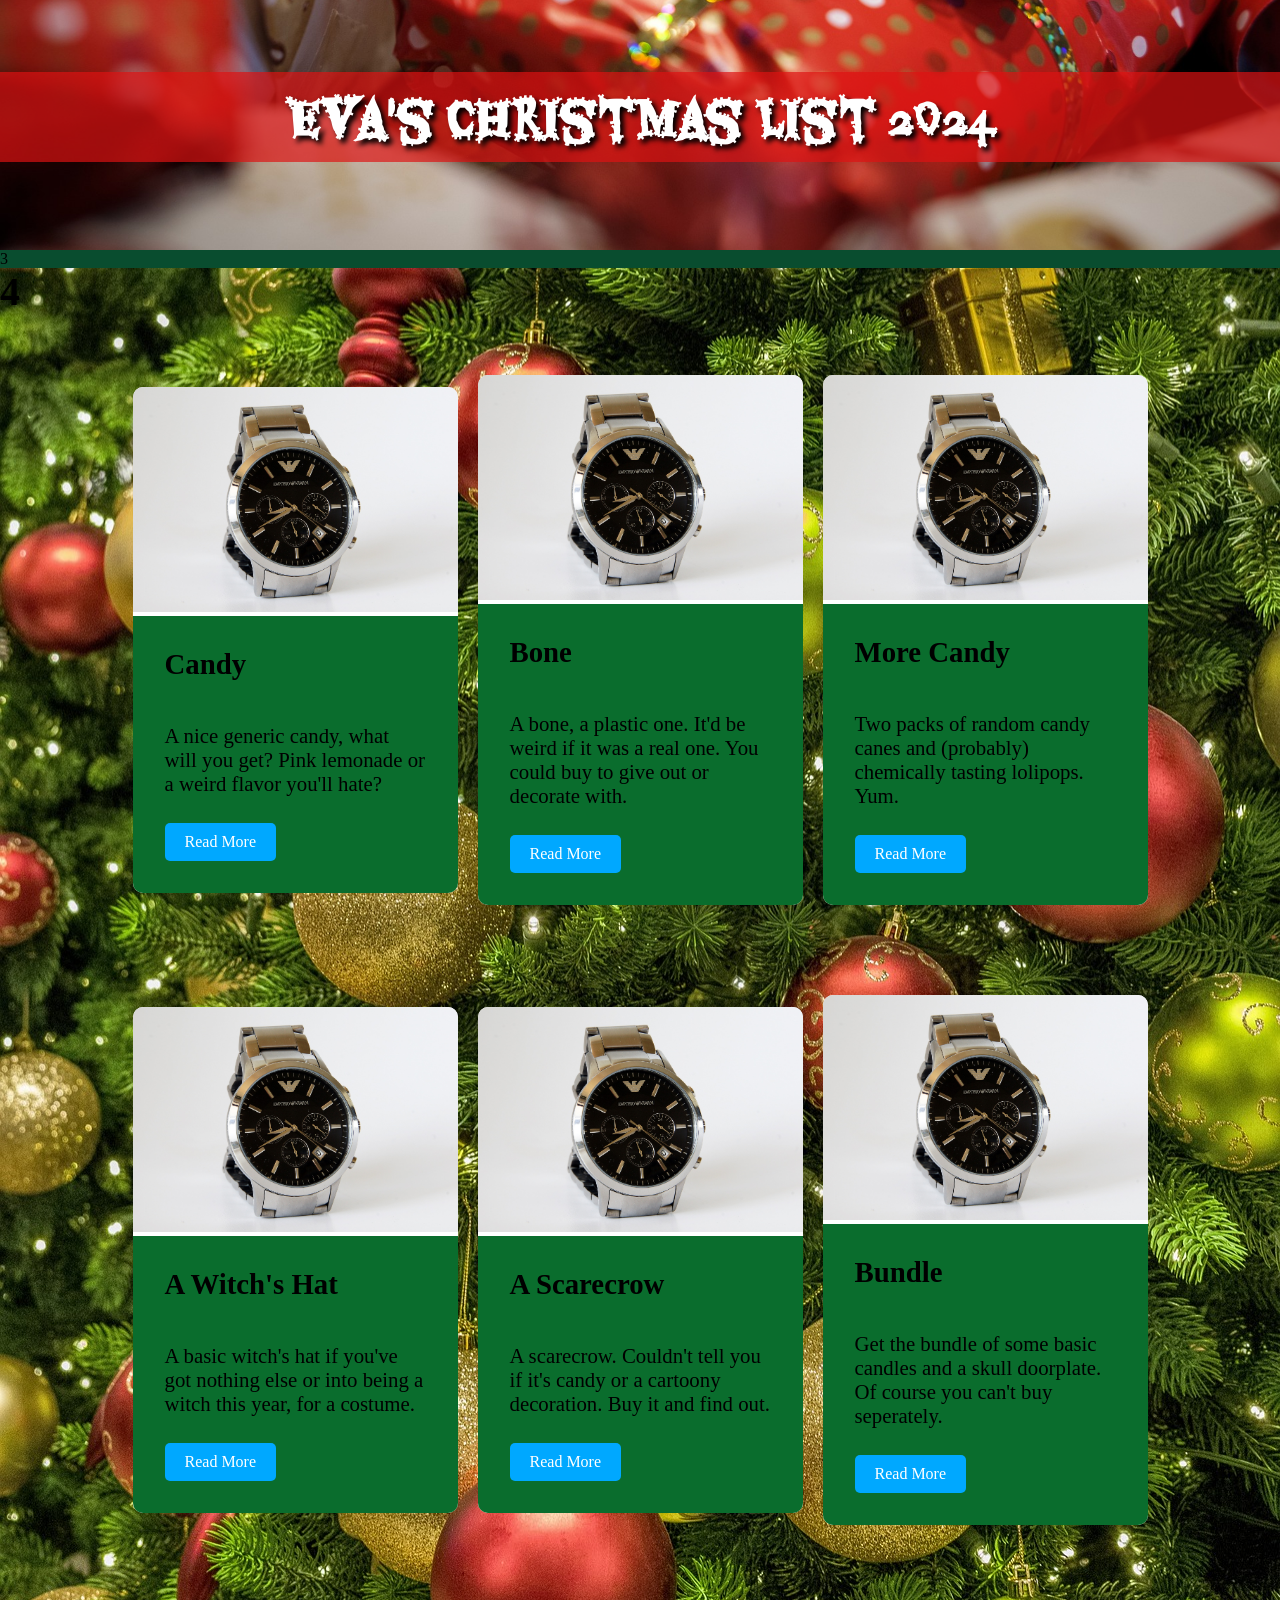
==== index.html @ dc31eb4a "Initial Christmas Project Upload 11/26/24" ====
<!DOCTYPE html>
<html lang="en">
<head>
    <meta charset="UTF-8">
    <meta name="viewport" content="width=device-width, initial-scale=1.0">
    <title>Eva's Christmas Project 2024</title>
    <link rel="stylesheet" href="styles.css">

</head>
<body>
    <div class ="container">
    
        <div class="one">
            <h1>Eva's Christmas List 2024</h1>
        </div>

       <!-- <div class="two">
            2
        </div>
    -->
        <div class="three">
            3
        </div>
    
        <div class="four">
            <h2>4</h2>
        
            <!-- This Section holds media cards -->
             <div class="cards">
                <!-- This is a Media Card -->
                <article class="card">
                    <img src="placeholder.jpg" alt="placeholder">
                    <div class="card-content">
                        <h2>Candy</h2>
                        <p>A nice generic candy, what will you get? Pink lemonade or a weird flavor you'll hate?</p>
                        <a href="" class="card-button">Read More</a>
                    </div>
                </article>

                <!--This is a Media Card -->
                <article class="card">
                <img src="placeholder.jpg" alt="placeholder">
                <div class="card-content">
                    <h2>Bone</h2>
                    <p>A bone, a plastic one. It'd be weird if it was a real one. You could buy to give out or decorate with.</p>
                    <a href="#" class="card-button">Read More</a>
                </div>
            </article>
            
            <!-- This is a Media Card -->
            <article class="card">
                <img src="placeholder.jpg" alt="placeholder">
                <div class="card-content">
                    <h2>More Candy</h2>
                    <p>Two packs of random candy canes and (probably) chemically tasting lolipops. Yum.</p>
                    <a href="#" class="card-button">Read More</a>
                </div>
            </article>

            <!-- This is a Media Card -->
            <article class="card">
                <img src="placeholder.jpg" alt="a witch's hat">
                <div class="card-content">
                    <h2>A Witch's Hat</h2>
                    <p>A basic witch's hat if you've got nothing else or into being a witch this year, for a costume.</p>
                    <a href="#" class="card-button">Read More</a>
                </div>
            </article>

            <!-- This is a Media Card -->
            <article class="card">
            <img src="placeholder.jpg" alt="scarecrow">
            <div class="card-content">
                <h2>A Scarecrow</h2>
                <p>A scarecrow. Couldn't tell you if it's candy or a cartoony decoration. Buy it and find out.</p>
                <a href="#" class="card-button">Read More</a>
            </div>
        </article>
        
        <!-- This is a Media Card -->
        <article class="card">
            <img src="placeholder.jpg" alt="skull & bones + candles">
            <div class="card-content">
                <h2>Bundle</h2>
                <p>Get the bundle of some basic candles and a skull doorplate. Of course you can't buy seperately.</p>
                <a href="#" class="card-button">Read More</a>
            </div>
        </article>
             </div>
             <!-- End o Media Card Section --> #
    
</body>
</html>
---- styles.css ----
@import url('https://fonts.googleapis.com/css2?family=Eater&family=Grenze+Gotisch:wght@100..900&family=Mountains+of+Christmas:wght@400;700&family=Rubik+Wet+Paint&display=swap');
/** 
font-family: "Rubik Wet Paint", serif;
font-family: "Eater", serif;
font-family: "Grenze Gotisch", serif;
font-family: "Mountains of Christmas", serif;
**/

* {
    box-sizing: border-box;
    margin:0;
    border:0;
    padding:0;
}

.container{
    display: grid;
}

.one {
    min-height:250px;
    background-image:url(gift-backgroun.jpg);
    background-repeat: no-repeat;
    background-size: cover;
    background-position-x: center;
    background-position-y: bottom;

}

.one h1 {
    font-family: "Eater", serif;
    font-size: 3em;
   text-shadow: 4px 4px 5px black;
    text-align:center;
    margin-top: 1.5em;
    background-color: rgba(223, 19, 19, 0.684);
    color:white;

}

/*.two {
    min-height: 90px;
}


.two img{
    height:300px;
    width:400px;
    padding-left:20%;
}
*/
.three {
    background-color:rgb(9, 77, 47);
    min-height: 300x;
}

.three p{
    font-size:2em;
    padding-right:30%;
}
/*
.three img{
    height:100%; 
}
*/

.four {
    min-height:250px;
    background-image:url(tree2-bg.jpg);
    background-repeat: no-repeat;
    background-size: cover;
    background-position-x: center;
    background-position-y: bottom;
}

.four h2{
    color:black;
    font-size:2.5em;
}

.five {
    background-color: #f903;
    min-height: 150px;
}

.six{
    background-color: #807;
    min-height: 150px;
}

.seven{
    background-color: #f40;
    min-height:150px;
}

img{
    height:75%;
    width:50%;
}

/* Add Card CSS Here */

.cards {
    display:flex;
    justify-content:center;
    align-items:center;
    margin-top:50px;
    flex-wrap: wrap;
}

.card {
    width:325px;
    background-color:white;
    color:black;
    border-radius: 10px;
    box-shadow: 0 4px 6px rgba(0,0,0,0,3);
    overflow: hidden; 
    margin:10px;
    transition: 2s ease;
    margin-bottom: 5em;
}

.card:hover {
    background-color:green;
    color:white;
}

.card-content{
    background-color:#0a6d2d;
}

.card img {
    width: 100%;
    height: 225px;
    object-fit:cover;
}

.card-content {
    padding:2em;
}

.card-content h2{
    font-size: 1.8em;
    margin-bottom: 1.5em;
    color:black;
    animation-name:halloween;
    animation-duration:20s;
    animation-iteration-count: infinite;
}

.card-content p{
    font-size: 1.3em;
    margin-bottom: 1.3em;
}

.card-button{
    display: inline-block;
    background-color: #00a8ff;
    color: #fff;
    border:none;
    padding: 10px 20px;
    border-radius:5px;
    text-decoration:none;
    transition: 0.3s ease;
}

.card-button:hover {
    background-color: #0096e6;
}

@keyframes halloween {
    0%   {color: red;}
    15% {color:orange;}
    25%  {color: yellow;}
    50%  {color: green;}
    75% {color:blue}
    90% {color: purple;}
      100%{color:darkmagenta;}
}
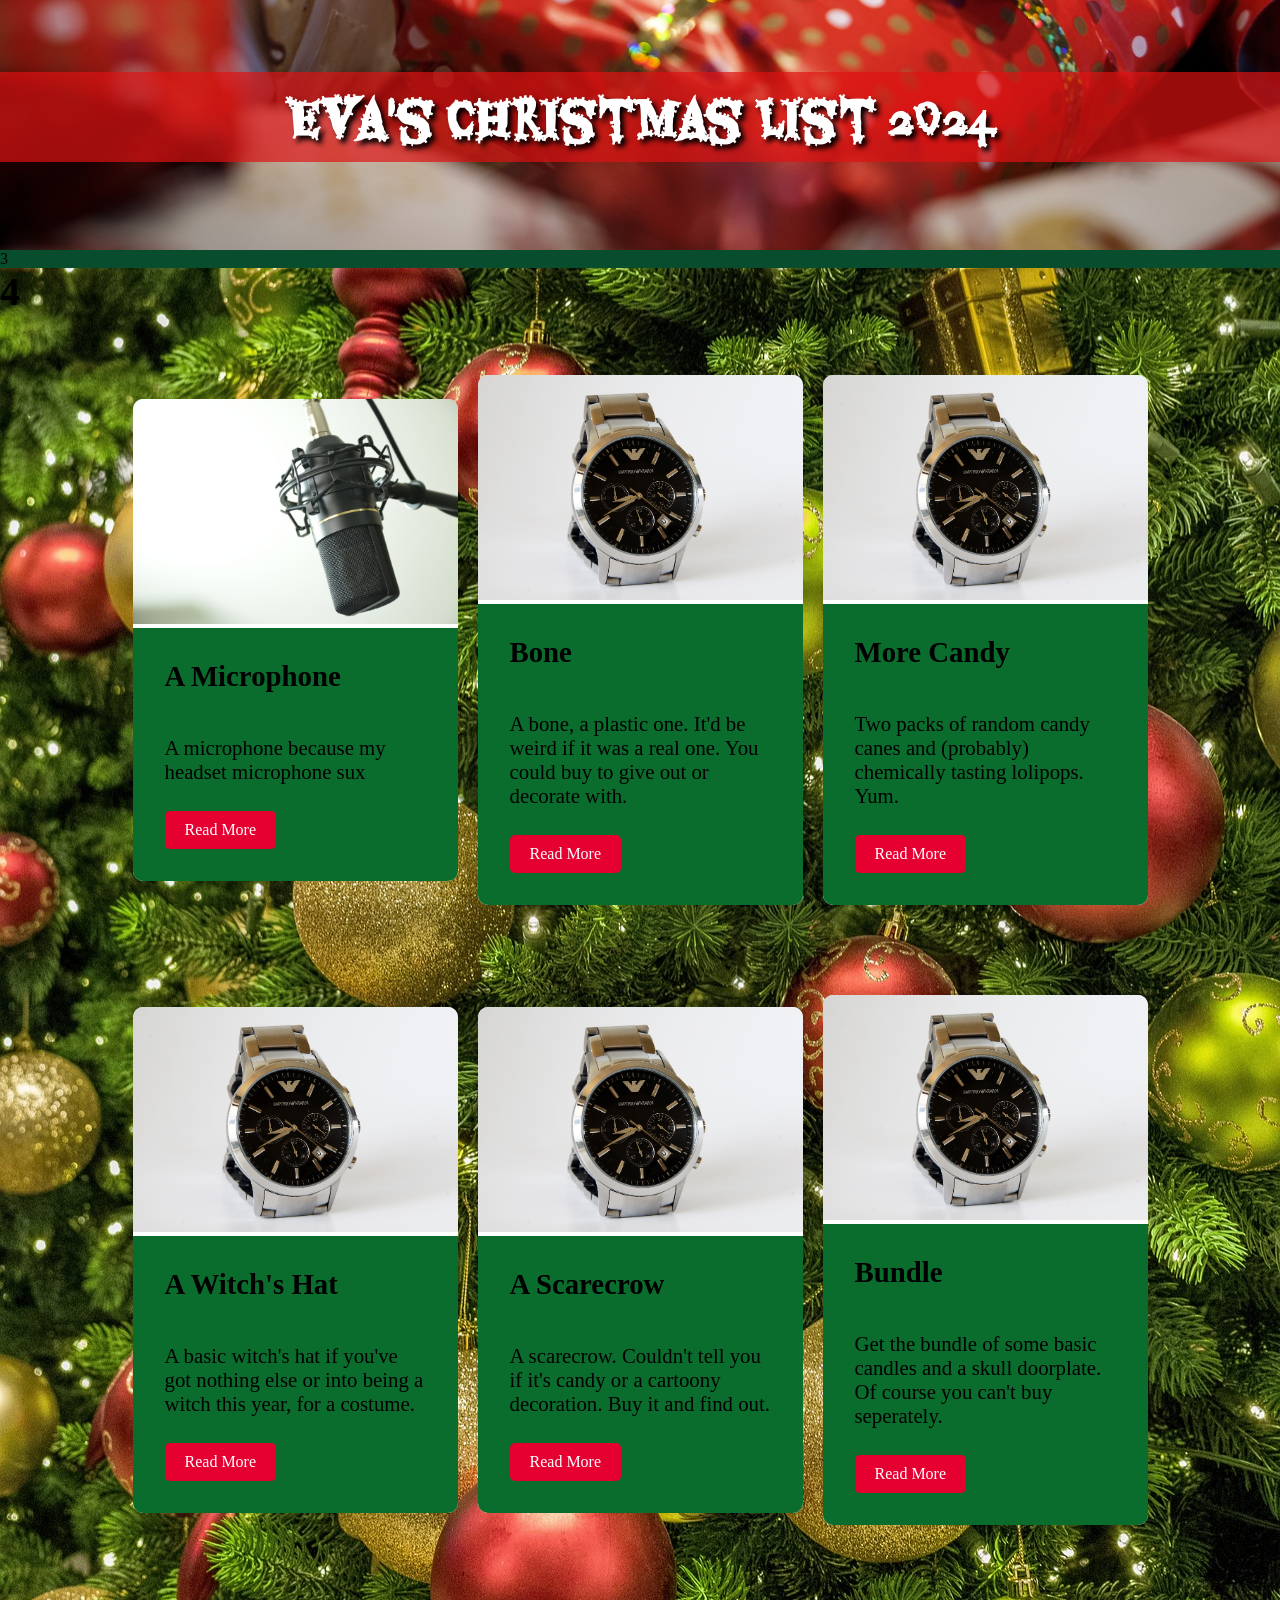
==== commit 66b8a8db: "update 11/26/24 pt 2" ====
--- a/index.html
+++ b/index.html
@@ -29,10 +29,10 @@
              <div class="cards">
                 <!-- This is a Media Card -->
                 <article class="card">
-                    <img src="placeholder.jpg" alt="placeholder">
+                    <img src="microphone.jpg" alt="placeholder">
                     <div class="card-content">
-                        <h2>Candy</h2>
-                        <p>A nice generic candy, what will you get? Pink lemonade or a weird flavor you'll hate?</p>
+                        <h2>A Microphone</h2>
+                        <p>A microphone because my headset microphone sux</p>
                         <a href="" class="card-button">Read More</a>
                     </div>
                 </article>
--- a/styles.css
+++ b/styles.css
@@ -121,7 +121,7 @@
 }
 
 .card:hover {
-    background-color:green;
+    
     color:white;
 }
 
@@ -155,7 +155,7 @@
 
 .card-button{
     display: inline-block;
-    background-color: #00a8ff;
+    background-color: #e60032;
     color: #fff;
     border:none;
     padding: 10px 20px;
@@ -165,7 +165,9 @@
 }
 
 .card-button:hover {
-    background-color: #0096e6;
+    animation-name:halloweenbg;
+    animation-duration:20s;
+    animation-iteration-count: infinite;
 }
 
 @keyframes halloween {
@@ -175,5 +177,15 @@
     50%  {color: green;}
     75% {color:blue}
     90% {color: purple;}
-      100%{color:darkmagenta;}
+    100%{color:darkmagenta;}
 }
+
+@keyframes halloweenbg {
+    0%   {background-color: red;}
+    15% {background-color:orange;}
+    25%  {background-color: yellow;}
+    50%  {background-color: green;}
+    75% {background-color:blue}
+    90% {background-color: purple;}
+    100%{background-color:darkmagenta;}
+}
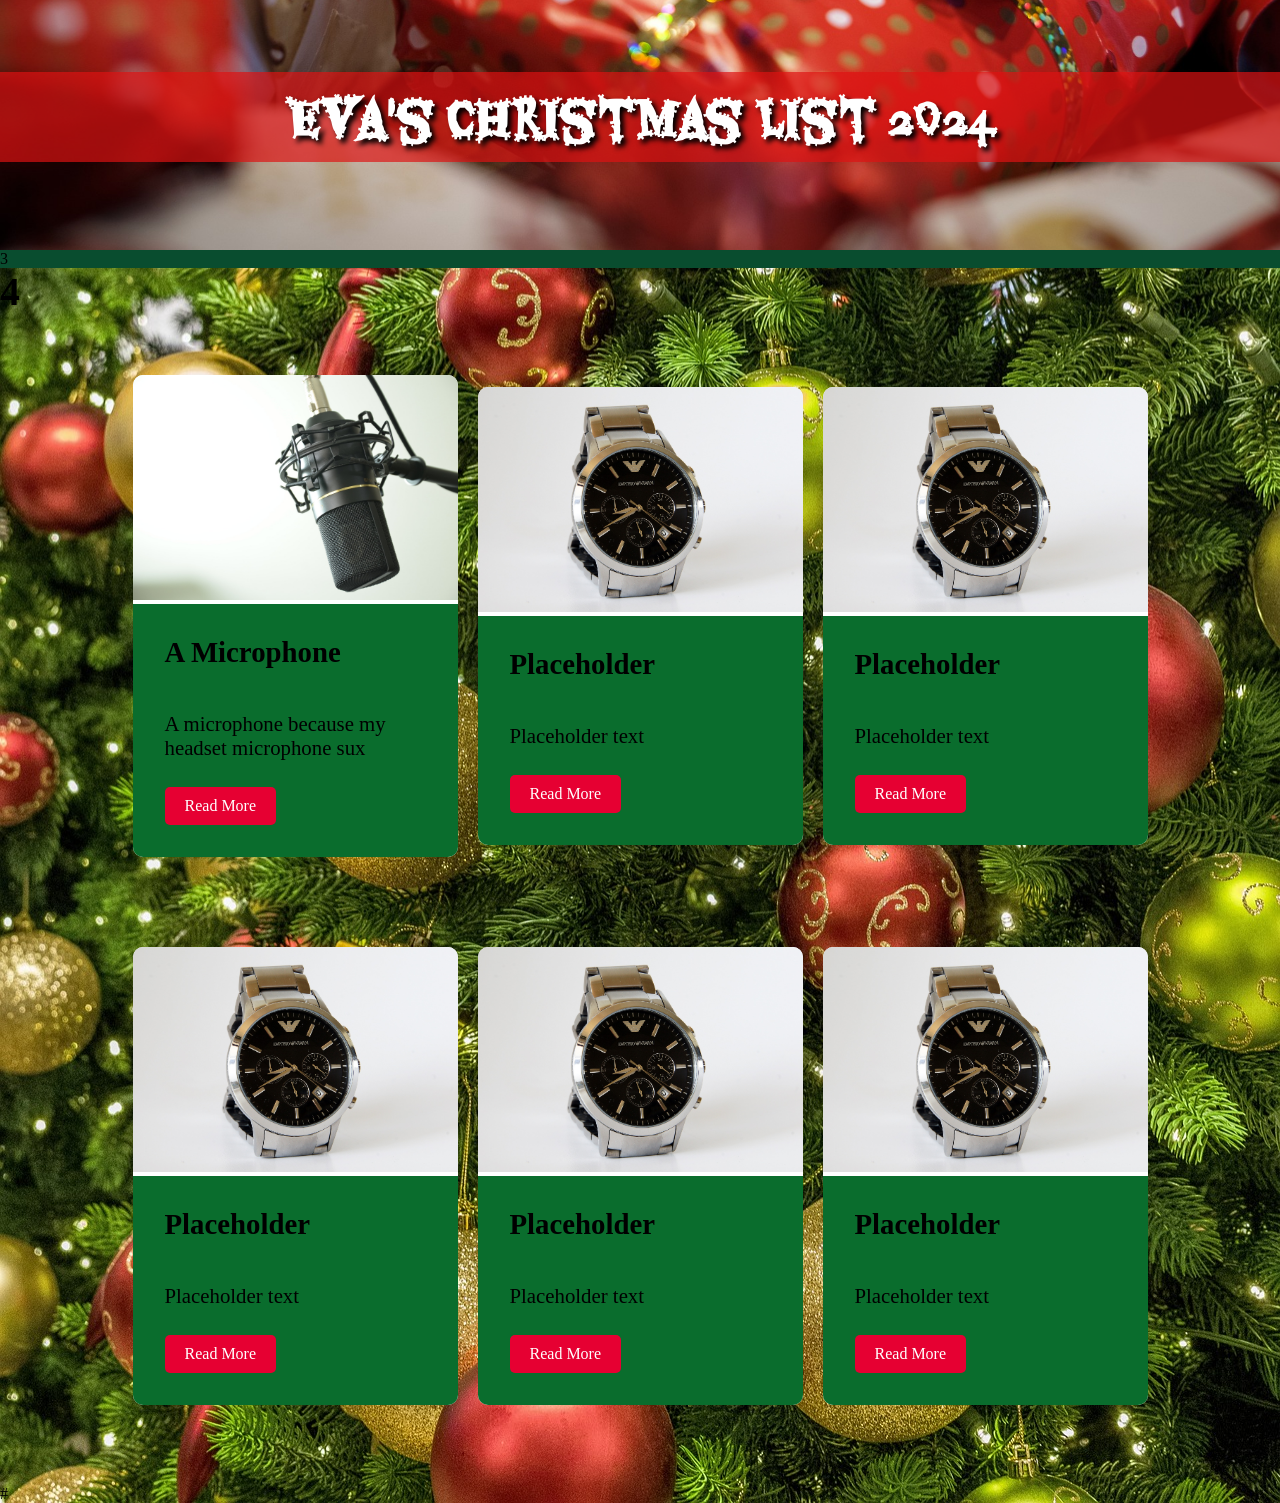
==== commit cde68abb: "update placeholders" ====
--- a/index.html
+++ b/index.html
@@ -41,8 +41,8 @@
                 <article class="card">
                 <img src="placeholder.jpg" alt="placeholder">
                 <div class="card-content">
-                    <h2>Bone</h2>
-                    <p>A bone, a plastic one. It'd be weird if it was a real one. You could buy to give out or decorate with.</p>
+                    <h2>Placeholder</h2>
+                    <p>Placeholder text</p>
                     <a href="#" class="card-button">Read More</a>
                 </div>
             </article>
@@ -51,8 +51,8 @@
             <article class="card">
                 <img src="placeholder.jpg" alt="placeholder">
                 <div class="card-content">
-                    <h2>More Candy</h2>
-                    <p>Two packs of random candy canes and (probably) chemically tasting lolipops. Yum.</p>
+                    <h2>Placeholder</h2>
+                    <p>Placeholder text</p>
                     <a href="#" class="card-button">Read More</a>
                 </div>
             </article>
@@ -61,8 +61,8 @@
             <article class="card">
                 <img src="placeholder.jpg" alt="a witch's hat">
                 <div class="card-content">
-                    <h2>A Witch's Hat</h2>
-                    <p>A basic witch's hat if you've got nothing else or into being a witch this year, for a costume.</p>
+                    <h2>Placeholder</h2>
+                    <p>Placeholder text</p>
                     <a href="#" class="card-button">Read More</a>
                 </div>
             </article>
@@ -71,8 +71,8 @@
             <article class="card">
             <img src="placeholder.jpg" alt="scarecrow">
             <div class="card-content">
-                <h2>A Scarecrow</h2>
-                <p>A scarecrow. Couldn't tell you if it's candy or a cartoony decoration. Buy it and find out.</p>
+                <h2>Placeholder</h2>
+                <p>Placeholder text</p>
                 <a href="#" class="card-button">Read More</a>
             </div>
         </article>
@@ -81,8 +81,8 @@
         <article class="card">
             <img src="placeholder.jpg" alt="skull & bones + candles">
             <div class="card-content">
-                <h2>Bundle</h2>
-                <p>Get the bundle of some basic candles and a skull doorplate. Of course you can't buy seperately.</p>
+                <h2>Placeholder</h2>
+                <p>Placeholder text</p>
                 <a href="#" class="card-button">Read More</a>
             </div>
         </article>
--- a/styles.css
+++ b/styles.css
@@ -137,6 +137,8 @@
 
 .card-content {
     padding:2em;
+    font-family: "Mountains of Christmas", serif;
+
 }
 
 .card-content h2{
@@ -146,11 +148,15 @@
     animation-name:halloween;
     animation-duration:20s;
     animation-iteration-count: infinite;
+    font-family: "Mountains of Christmas", serif;
+
 }
 
 .card-content p{
     font-size: 1.3em;
     margin-bottom: 1.3em;
+    font-family: "Mountains of Christmas", serif;
+
 }
 
 .card-button{
@@ -162,6 +168,8 @@
     border-radius:5px;
     text-decoration:none;
     transition: 0.3s ease;
+    font-family: "Mountains of Christmas", serif;
+
 }
 
 .card-button:hover {
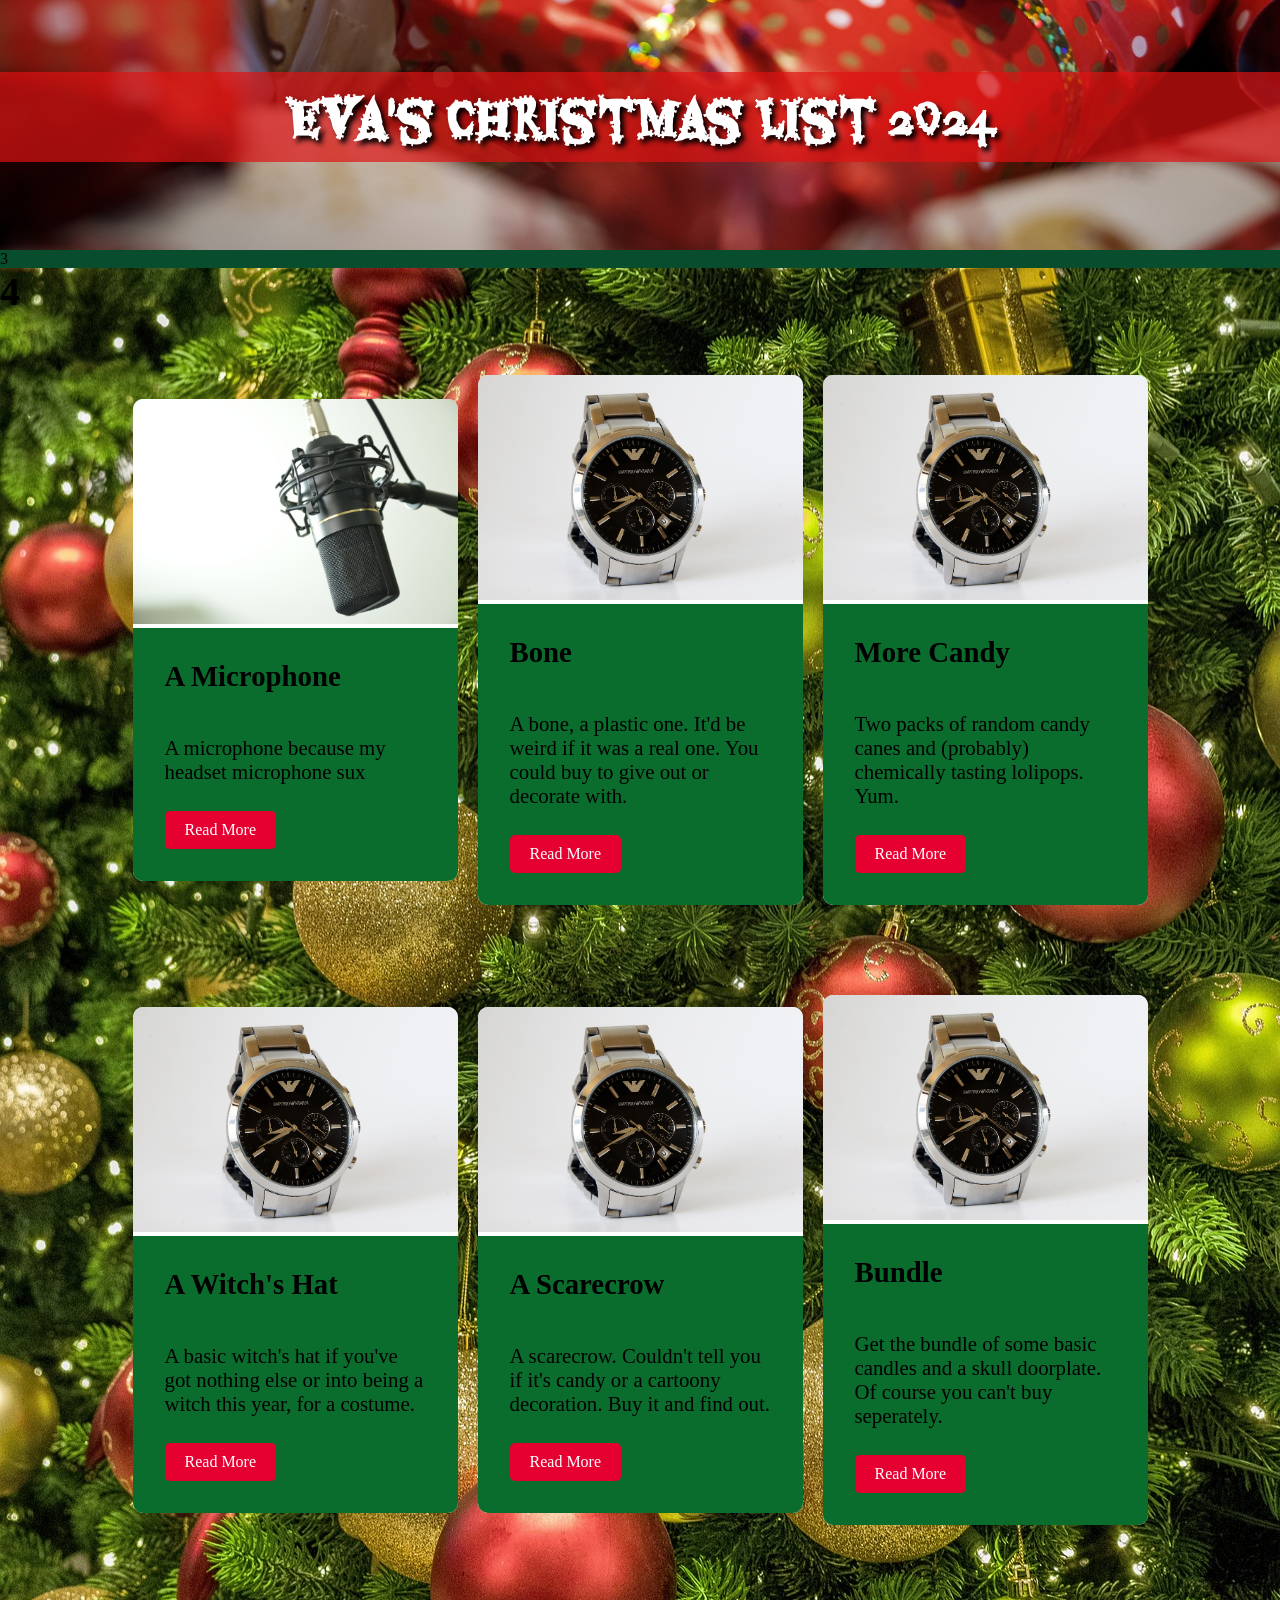
==== commit 01a82d60: "Add files via upload" ====
--- a/index.html
+++ b/index.html
@@ -41,8 +41,8 @@
                 <article class="card">
                 <img src="placeholder.jpg" alt="placeholder">
                 <div class="card-content">
-                    <h2>Placeholder</h2>
-                    <p>Placeholder text</p>
+                    <h2>Bone</h2>
+                    <p>A bone, a plastic one. It'd be weird if it was a real one. You could buy to give out or decorate with.</p>
                     <a href="#" class="card-button">Read More</a>
                 </div>
             </article>
@@ -51,8 +51,8 @@
             <article class="card">
                 <img src="placeholder.jpg" alt="placeholder">
                 <div class="card-content">
-                    <h2>Placeholder</h2>
-                    <p>Placeholder text</p>
+                    <h2>More Candy</h2>
+                    <p>Two packs of random candy canes and (probably) chemically tasting lolipops. Yum.</p>
                     <a href="#" class="card-button">Read More</a>
                 </div>
             </article>
@@ -61,8 +61,8 @@
             <article class="card">
                 <img src="placeholder.jpg" alt="a witch's hat">
                 <div class="card-content">
-                    <h2>Placeholder</h2>
-                    <p>Placeholder text</p>
+                    <h2>A Witch's Hat</h2>
+                    <p>A basic witch's hat if you've got nothing else or into being a witch this year, for a costume.</p>
                     <a href="#" class="card-button">Read More</a>
                 </div>
             </article>
@@ -71,8 +71,8 @@
             <article class="card">
             <img src="placeholder.jpg" alt="scarecrow">
             <div class="card-content">
-                <h2>Placeholder</h2>
-                <p>Placeholder text</p>
+                <h2>A Scarecrow</h2>
+                <p>A scarecrow. Couldn't tell you if it's candy or a cartoony decoration. Buy it and find out.</p>
                 <a href="#" class="card-button">Read More</a>
             </div>
         </article>
@@ -81,8 +81,8 @@
         <article class="card">
             <img src="placeholder.jpg" alt="skull & bones + candles">
             <div class="card-content">
-                <h2>Placeholder</h2>
-                <p>Placeholder text</p>
+                <h2>Bundle</h2>
+                <p>Get the bundle of some basic candles and a skull doorplate. Of course you can't buy seperately.</p>
                 <a href="#" class="card-button">Read More</a>
             </div>
         </article>
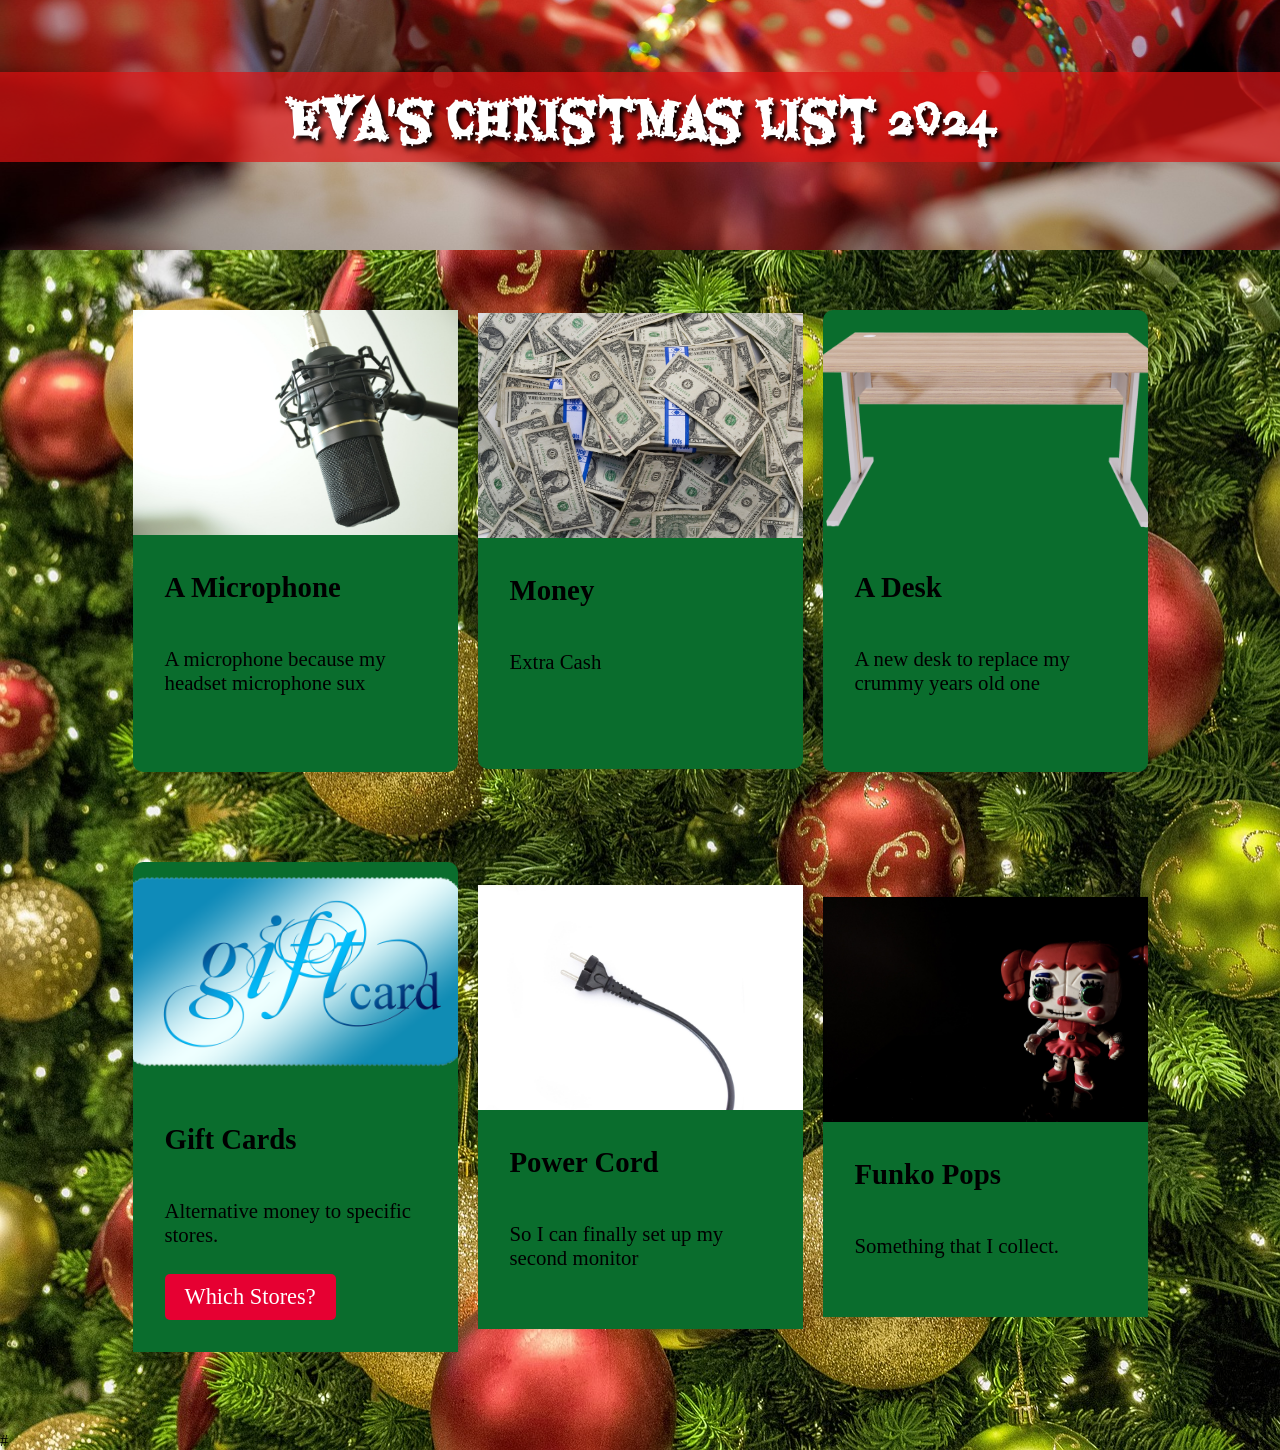
==== commit 5d4fc651: "Upload from DreamWeaver" ====
--- a/index.html
+++ b/index.html
@@ -5,6 +5,7 @@
     <meta name="viewport" content="width=device-width, initial-scale=1.0">
     <title>Eva's Christmas Project 2024</title>
     <link rel="stylesheet" href="styles.css">
+	<script src="dropdown.js"></script>
 
 </head>
 <body>
@@ -19,75 +20,83 @@
         </div>
     -->
         <div class="three">
-            3
+           <!-- 3 -->
         </div>
     
         <div class="four">
-            <h2>4</h2>
+            <!--<h2>4</h2> -->
         
             <!-- This Section holds media cards -->
              <div class="cards">
                 <!-- This is a Media Card -->
                 <article class="card">
-                    <img src="microphone.jpg" alt="placeholder">
+                    <img src="microphone.jpg" alt="A Microphone for PC">
                     <div class="card-content">
                         <h2>A Microphone</h2>
                         <p>A microphone because my headset microphone sux</p>
-                        <a href="" class="card-button">Read More</a>
-                    </div>
+                        <!-- <a href="" class="card-button">Read More</a> -->
+                    </div><br>
                 </article>
 
                 <!--This is a Media Card -->
                 <article class="card">
-                <img src="placeholder.jpg" alt="placeholder">
+                <img src="money.jpg" alt="Money!">
                 <div class="card-content">
-                    <h2>Bone</h2>
-                    <p>A bone, a plastic one. It'd be weird if it was a real one. You could buy to give out or decorate with.</p>
-                    <a href="#" class="card-button">Read More</a>
-                </div>
+                    <h2>Money</h2>
+                    <p>Extra Cash</p><br>
+                    <!--<a href="#" class="card-button">Read More</a>-->
+                </div><br>
             </article>
             
             <!-- This is a Media Card -->
             <article class="card">
-                <img src="placeholder.jpg" alt="placeholder">
+                <img src="deskGift.jpg" alt="A New Deskr">
                 <div class="card-content">
-                    <h2>More Candy</h2>
-                    <p>Two packs of random candy canes and (probably) chemically tasting lolipops. Yum.</p>
-                    <a href="#" class="card-button">Read More</a>
-                </div>
+                    <h2>A Desk</h2>
+                    <p>A new desk to replace my crummy years old one</p>
+                    <!--<a href="#" class="card-button">Read More</a> -->
+                </div><br>
             </article>
 
             <!-- This is a Media Card -->
             <article class="card">
-                <img src="placeholder.jpg" alt="a witch's hat">
+                <img src="giftCard.png" alt="gift cards">
                 <div class="card-content">
-                    <h2>A Witch's Hat</h2>
-                    <p>A basic witch's hat if you've got nothing else or into being a witch this year, for a costume.</p>
-                    <a href="#" class="card-button">Read More</a>
+                    <h2>Gift Cards</h2>
+                    <p>Alternative money to specific stores.</p>
+                    <div class="dropdown">
+						<button onclick="myFunction()" class="dropbtn">Which Stores?</button>
+						<div id ="myDropdown" class ="dropdown-content">
+							<a href="#">GameStop</a>
+							<a href="#">Amazon</a>
+							<a href="#">Walmart</a>
+					</div>
                 </div>
+				</div>
+
             </article>
 
             <!-- This is a Media Card -->
             <article class="card">
-            <img src="placeholder.jpg" alt="scarecrow">
+            <img src="powercord.jpg" alt="power cord for computer">
             <div class="card-content">
-                <h2>A Scarecrow</h2>
-                <p>A scarecrow. Couldn't tell you if it's candy or a cartoony decoration. Buy it and find out.</p>
-                <a href="#" class="card-button">Read More</a>
+                <h2>Power Cord</h2>
+                <p>So I can finally set up my second monitor</p>
+                <!--<a href="#" class="card-button">Read More</a>-->
             </div>
         </article>
         
         <!-- This is a Media Card -->
         <article class="card">
-            <img src="placeholder.jpg" alt="skull & bones + candles">
+            <img src="funkopop1.jpg" alt="Funko Pops">
             <div class="card-content">
-                <h2>Bundle</h2>
-                <p>Get the bundle of some basic candles and a skull doorplate. Of course you can't buy seperately.</p>
-                <a href="#" class="card-button">Read More</a>
+                <h2>Funko Pops</h2>
+                <p>Something that I collect.</p>
+               <!--Put in drop down button with funko pops <a href="#" class="card-button">Which Ones?</a> -->
             </div>
         </article>
              </div>
-             <!-- End o Media Card Section --> #
+             <!-- End of Media Card Section --> #
     
 </body>
 </html>
--- a/styles.css
+++ b/styles.css
@@ -110,11 +110,11 @@
 
 .card {
     width:325px;
-    background-color:white;
+    background-color:#0a6d2d;
     color:black;
     border-radius: 10px;
     box-shadow: 0 4px 6px rgba(0,0,0,0,3);
-    overflow: hidden; 
+    overflow:visible; 
     margin:10px;
     transition: 2s ease;
     margin-bottom: 5em;
@@ -127,6 +127,7 @@
 
 .card-content{
     background-color:#0a6d2d;
+	font-family: "Mountains of Christmas", serif;
 }
 
 .card img {
@@ -137,7 +138,7 @@
 
 .card-content {
     padding:2em;
-    font-family: "Mountains of Christmas", serif;
+	font-family: "Mountains of Christmas", serif;
 
 }
 
@@ -148,18 +149,20 @@
     animation-name:halloween;
     animation-duration:20s;
     animation-iteration-count: infinite;
-    font-family: "Mountains of Christmas", serif;
+	font-family: "Mountains of Christmas", serif;
 
 }
 
 .card-content p{
     font-size: 1.3em;
     margin-bottom: 1.3em;
-    font-family: "Mountains of Christmas", serif;
-
-}
-
-.card-button{
+	font-family: "Mountains of Christmas", serif;
+
+}
+
+/* Dropdown CSS for gift card section */
+
+.dropbtn{
     display: inline-block;
     background-color: #e60032;
     color: #fff;
@@ -167,16 +170,58 @@
     padding: 10px 20px;
     border-radius:5px;
     text-decoration:none;
-    transition: 0.3s ease;
-    font-family: "Mountains of Christmas", serif;
-
-}
-
-.card-button:hover {
-    animation-name:halloweenbg;
+	cursor:pointer;
+	font-family: "Mountains of Christmas", serif;
+	font-size:1.4em;
+
+	
+}
+
+.dropbtn:hover, .dropbtn:focus {
+	background-color: rgba(160,20,22,1.00)
+	
+    /*animation-name:halloweenbg;
     animation-duration:20s;
-    animation-iteration-count: infinite;
-}
+    animation-iteration-count: infinite;*/
+}
+
+.dropdown {
+	position:relative;
+	display:inline-block;
+}
+
+.dropdown-content{
+	display:none;
+	position:absolute;
+	background-color: #f1f1f1;
+	min-width: 120px;
+	min-height: 50px;
+	box-shadow: 0px 8px 16px 0px rgba(0,0,0,0.2);
+	z-index: 1;
+	overflow:auto;
+	font-family: "Grenze Gotisch", serif;
+	width:100%;
+	font-size:1.2em;
+	border-radius:10px;
+
+}
+
+.dropdown-content a {
+	color:black;
+	padding: 5px 5px;
+	text-decoration: none;
+	display:block;
+}
+
+.dropdown-content a:hover {
+	background-color: #ddd;
+}
+
+.show {display:block;}
+
+/*End of drop down section */
+
+/* Text color animations */
 
 @keyframes halloween {
     0%   {color: red;}
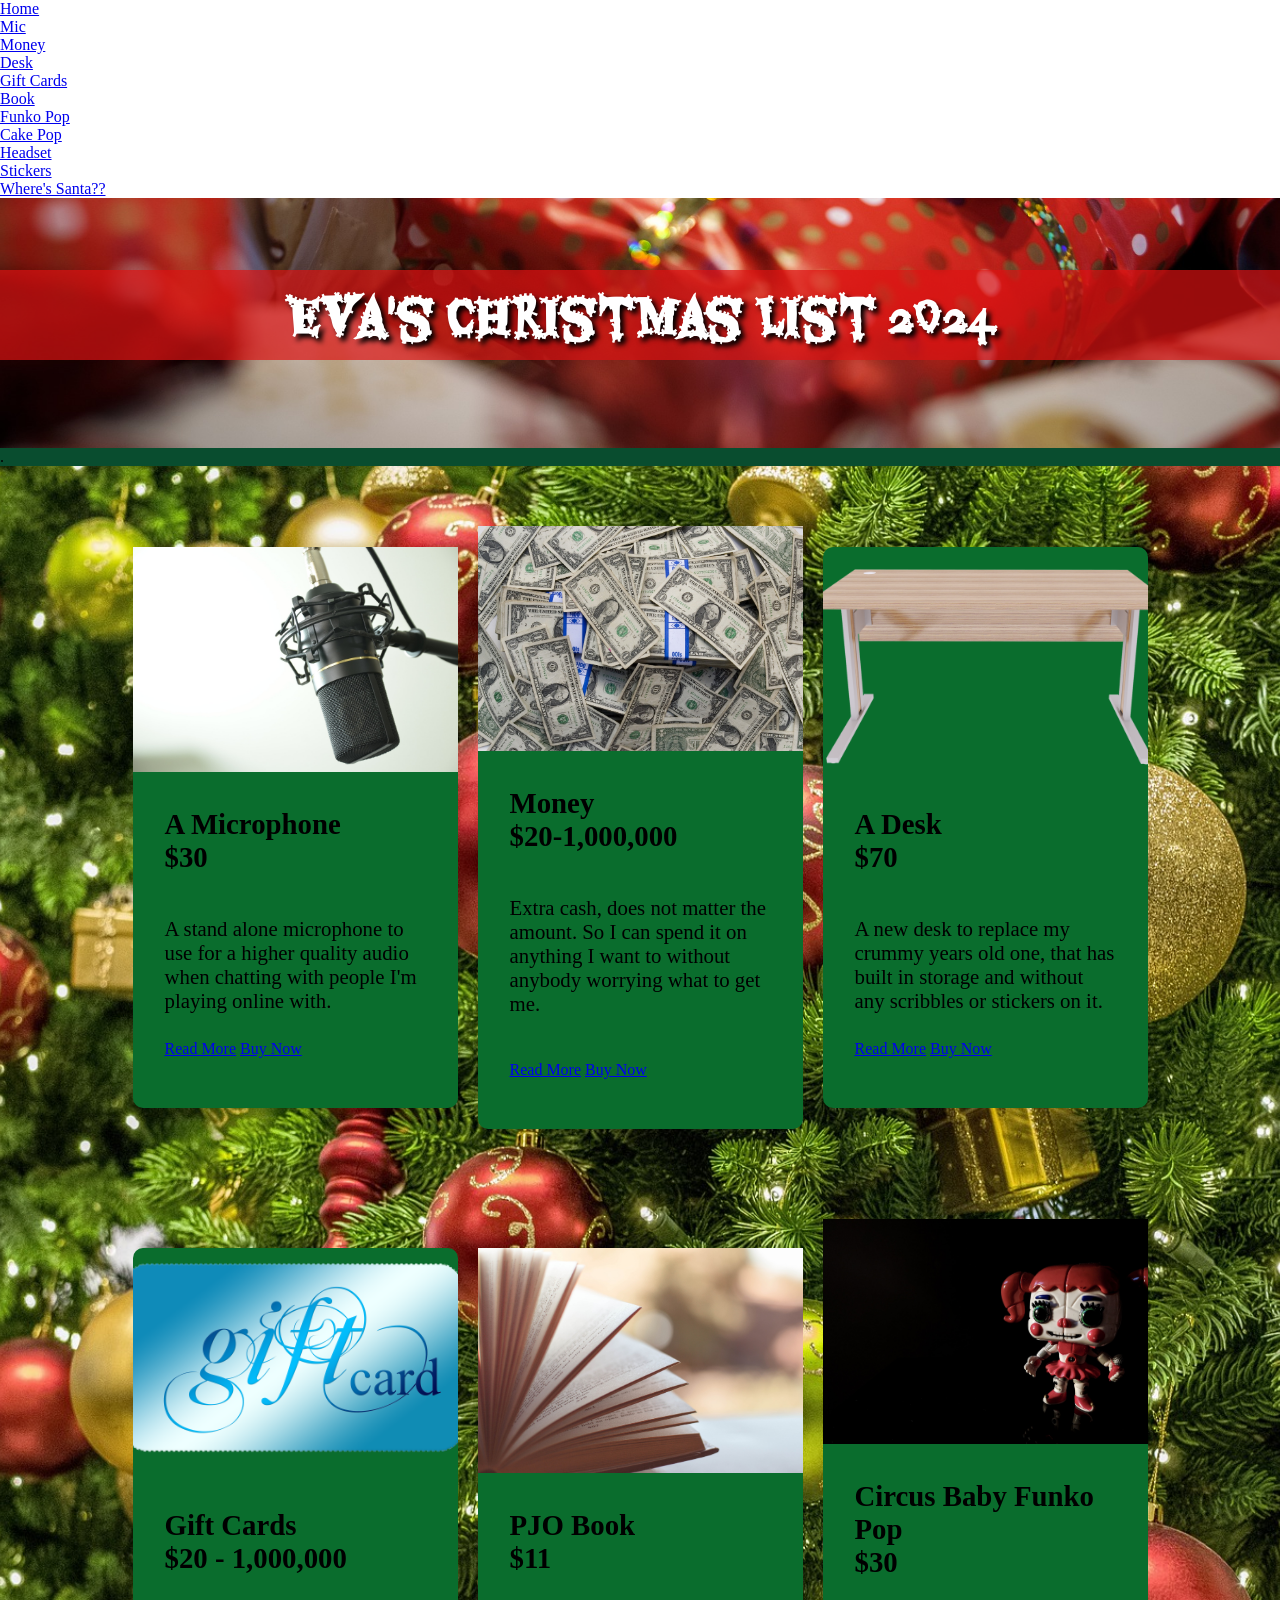
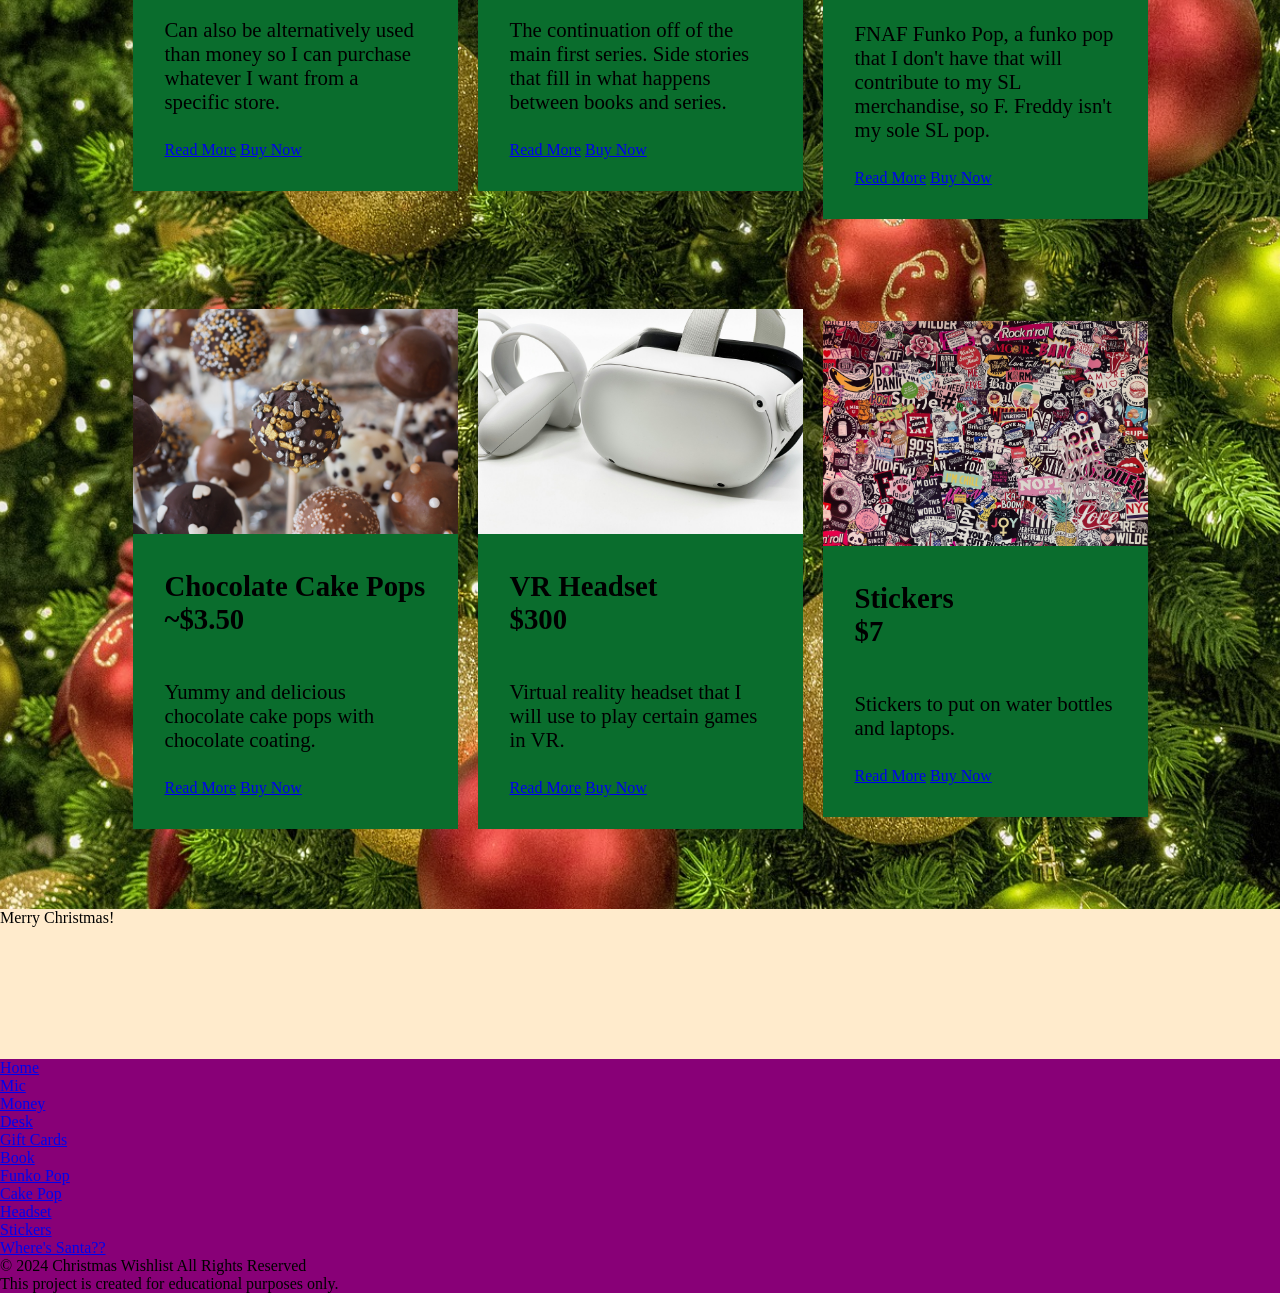
==== commit abf599f5: "Maybe done upload" ====
--- a/index.html
+++ b/index.html
@@ -1,102 +1,225 @@
-<!DOCTYPE html>
-<html lang="en">
-<head>
-    <meta charset="UTF-8">
-    <meta name="viewport" content="width=device-width, initial-scale=1.0">
-    <title>Eva's Christmas Project 2024</title>
-    <link rel="stylesheet" href="styles.css">
-	<script src="dropdown.js"></script>
-
-</head>
-<body>
-    <div class ="container">
-    
-        <div class="one">
-            <h1>Eva's Christmas List 2024</h1>
-        </div>
-
-       <!-- <div class="two">
-            2
-        </div>
-    -->
-        <div class="three">
-           <!-- 3 -->
-        </div>
-    
-        <div class="four">
-            <!--<h2>4</h2> -->
-        
-            <!-- This Section holds media cards -->
-             <div class="cards">
-                <!-- This is a Media Card -->
-                <article class="card">
-                    <img src="microphone.jpg" alt="A Microphone for PC">
-                    <div class="card-content">
-                        <h2>A Microphone</h2>
-                        <p>A microphone because my headset microphone sux</p>
-                        <!-- <a href="" class="card-button">Read More</a> -->
-                    </div><br>
-                </article>
-
-                <!--This is a Media Card -->
-                <article class="card">
-                <img src="money.jpg" alt="Money!">
-                <div class="card-content">
-                    <h2>Money</h2>
-                    <p>Extra Cash</p><br>
-                    <!--<a href="#" class="card-button">Read More</a>-->
-                </div><br>
-            </article>
-            
-            <!-- This is a Media Card -->
-            <article class="card">
-                <img src="deskGift.jpg" alt="A New Deskr">
-                <div class="card-content">
-                    <h2>A Desk</h2>
-                    <p>A new desk to replace my crummy years old one</p>
-                    <!--<a href="#" class="card-button">Read More</a> -->
-                </div><br>
-            </article>
-
-            <!-- This is a Media Card -->
-            <article class="card">
-                <img src="giftCard.png" alt="gift cards">
-                <div class="card-content">
-                    <h2>Gift Cards</h2>
-                    <p>Alternative money to specific stores.</p>
-                    <div class="dropdown">
-						<button onclick="myFunction()" class="dropbtn">Which Stores?</button>
-						<div id ="myDropdown" class ="dropdown-content">
-							<a href="#">GameStop</a>
-							<a href="#">Amazon</a>
-							<a href="#">Walmart</a>
-					</div>
-                </div>
-				</div>
-
-            </article>
-
-            <!-- This is a Media Card -->
-            <article class="card">
-            <img src="powercord.jpg" alt="power cord for computer">
-            <div class="card-content">
-                <h2>Power Cord</h2>
-                <p>So I can finally set up my second monitor</p>
-                <!--<a href="#" class="card-button">Read More</a>-->
-            </div>
-        </article>
-        
-        <!-- This is a Media Card -->
-        <article class="card">
-            <img src="funkopop1.jpg" alt="Funko Pops">
-            <div class="card-content">
-                <h2>Funko Pops</h2>
-                <p>Something that I collect.</p>
-               <!--Put in drop down button with funko pops <a href="#" class="card-button">Which Ones?</a> -->
-            </div>
-        </article>
-             </div>
-             <!-- End of Media Card Section --> #
-    
-</body>
+<!DOCTYPE html>
+<html lang="en">
+<head>
+    <meta charset="UTF-8">
+    <meta name="viewport" content="width=device-width, initial-scale=1.0">
+    <title>Eva's Christmas Project 2024</title>
+    <link rel="stylesheet" href="styles.css">
+	<link rel="apple-touch-icon" sizes="180x180" href="/apple-touch-icon.png">
+	<link rel="icon" type="image/png" sizes="32x32" href="images/favicon-32x32.png">
+	<link rel="icon" type="image/png" sizes="16x16" href="images/favicon-16x16.png">
+
+
+
+<!--	<script src="dropdown.js"></script> NOT USING ANYMORE-->
+
+</head>
+<body>
+	<header class ="header">
+        <ul class ="main-nav">
+             <li>
+                <a href="./index.html">Home</a>
+            </li>
+        
+            <li>
+                <a href="./items/microphone.html">Mic</a>
+            </li>     
+            <li>
+                <a href="./items/money.html">Money</a>
+            </li>
+            <li>
+                <a href="./items/desk.html">Desk</a>
+            </li>
+			 <li>
+                <a href="./items/giftcard.html">Gift Cards</a>
+            </li>
+			<li>
+                <a href="./items/book.html">Book</a>
+            </li>
+			<li>
+                <a href="./items/funko.html">Funko Pop</a>
+            </li>
+			<li>
+                <a href="./items/cakepop.html">Cake Pop</a>
+            </li>
+			<li>
+                <a href="./items/headset.html">Headset</a>
+            </li>
+			<li>
+                <a href="./items/stickers.html">Stickers</a>
+            </li>
+			<li>
+				<a href="https://santatracker.google.com/" target="_blank">Where's Santa??</a>
+			</li>
+        </ul>
+    </header>
+    <div class="container">
+    
+        <div class="one">
+            <h1>Eva's Christmas List 2024</h1>
+        </div>
+
+       <!-- <div class="two">
+            2
+        </div>
+    -->
+        <div class="three">
+            .
+        </div>
+    
+        <div class="four">
+            <h2></h2> 
+        
+            <!-- This Section holds media cards -->
+             <div class="cards">
+                <!-- This is a Media Card -->
+                <article class="card">
+                    <img src="images/microphone.jpg" alt="A Microphone for PC">
+                    <div class="card-content">
+                        <h2>A Microphone <br>$30</h2>
+                        <p>A stand alone microphone to use for a higher quality audio when chatting with people I'm playing online with.</p>
+                        <a href="./items/microphone.html" class="card-button">Read More</a> 
+						<a href="https://www.amazon.com/COCONISE-Microphone-Streaming-Condenser-Compatible/dp/B0BXPFNNF9/ref=sr_1_5?crid=C13SSHS7B3F4&dib=eyJ2IjoiMSJ9.[base64].eNB0oi9W9f-aPa3jduFhWtKhvAtiRTMWKE_GxUshS90&dib_tag=se&keywords=pc+microphone&qid=1734570410&sprefix=pc+microphone%2Caps%2C114&sr=8-5" class="card-button" target="_blank">Buy Now</a>
+
+                    </div><br>
+                </article>
+
+                <!--This is a Media Card -->
+                <article class="card">
+                <img src="images/money.jpg" alt="Money!">
+                <div class="card-content">
+                    <h2>Money <br>$20-1,000,000</h2>
+                    <p>Extra cash, does not matter the amount. So I can spend it on anything I want to without anybody worrying what to get me.</p><br>
+                    <a href="./items/money.html" class="card-button">Read More</a>
+					<a href="https://www.amazon.com/Mastercard-Gift-Card-plus-Purchase/dp/B07GH7JZ91/ref=sr_1_6?crid=L0M5EY1557S5&dib=eyJ2IjoiMSJ9.[base64].MC6pyRm4lBB75WRc7U5NlAGPDw7vT1r-le0_VQDSp-w&dib_tag=se&keywords=visa+gift+card&qid=1734573057&sprefix=visa+gift+car%2Caps%2C114&sr=8-6" class="card-button" target="_blank">Buy Now</a>
+
+                </div><br>
+            </article>
+            
+            <!-- This is a Media Card -->
+            <article class="card">
+                <img src="images/deskGift.jpg" alt="A New Deskr">
+                <div class="card-content">
+                    <h2>A Desk <br>$70</h2>
+                    <p>A new desk to replace my crummy years old one, that has built in storage and without any scribbles or stickers on it. </p>
+                <a href="./items/desk.html" class="card-button">Read More</a>
+				<a href="https://www.amazon.com/Sweetcrispy-Shaped-Computer-Desk-Reversible/dp/B0CK8H31Y1/ref=sr_1_7?crid=34B8EOTEJMLFG&dib=eyJ2IjoiMSJ9.[base64].areJ9XpYPXlPPVsrboXUdP2Le5HNKSgzCILq27mWCpY&dib_tag=se&keywords=computer%2Bdesk&qid=1734571251&sprefix=computer%2Bdesk%2Caps%2C111&sr=8-7&th=1" class="card-button" target="_blank">Buy Now</a>
+
+                </div><br>
+            </article>
+
+            <!-- This is a Media Card -->
+            <article class="card">
+                <img src="images/giftCard.png" alt="gift cards">
+                <div class="card-content">
+                    <h2>Gift Cards <br>$20 - 1,000,000</h2>
+                    <p>Can also be alternatively used than money so I can purchase whatever I want from a specific store.</p>
+                  <a href="items/giftcard.html" class="card-button">Read More</a> 
+				  <a href="https://www.amazon.com/GameStop-1_GAMESTOP_standard-Gamestop-eGift-Card/dp/B0CQLW3156/ref=sr_1_3?crid=1D06A51WKHVQV&dib=eyJ2IjoiMSJ9.[base64].TRNy6nHXNqvcdfqjLcLMshw1ZgHf2U_hYjF2KfUtvlQ&dib_tag=se&keywords=gamestop%252Bgift%252Bcards&qid=1734571046&sprefix=gamestogift%252Bcards%252Caps%252C124&sr=8-3&th=1&gpo=500" class="card-button" target="_blank">Buy Now</a>
+
+				</div>
+            </article>
+
+            <!-- This is a Media Card -->
+            <article class="card">
+            <img src="images/book.jpg" alt="Percy Jackson & Olympian Books">
+            <div class="card-content">
+                <h2>PJO Book <br>$11</h2>
+                <p>The continuation off of the main first series. Side stories that fill in what happens between books and series.</p>
+                <a href="./items/book.html" class="card-button">Read More</a>
+				<a href="https://www.amazon.com/Percy-Jackson-Olympians-Chalice-Gods/dp/1368098177/ref=sr_1_6?crid=6JUZWJZCK8R3&dib=eyJ2IjoiMSJ9.[base64].ZGp8mrnNfrluquzS98RNWfAHstuUbC5ZsTIan3pp3-8&dib_tag=se&keywords=pjo+books&qid=1734570776&sprefix=pjo+book%2Caps%2C111&sr=8-6" class="card-button" target="_blank">Buy Now</a>
+
+            </div>
+        </article>
+        
+        <!-- This is a Media Card -->
+        <article class="card">
+            <img src="images/funkopop1.jpg" alt="Funko Pops">
+            <div class="card-content">
+                <h2>Circus Baby Funko Pop <br>$30</h2>
+				<p>FNAF Funko Pop, a funko pop that I don't have that will contribute to my SL merchandise, so F. Freddy isn't my sole SL pop.</p>
+				<a href="./items/funko/html" class="card-button">Read More</a>
+				<a href="https://www.mercari.com/us/item/m15045450946/?ref=search_results" class="card-button" target="_blank">Buy Now</a>
+
+            </div>
+        </article>
+			<article class="card">
+            <img src="images/cake-pops.jpg" alt="Funko Pops">
+            <div class="card-content">
+                <h2>Chocolate Cake Pops <br>~$3.50</h2>
+				<p>Yummy and delicious chocolate cake pops with chocolate coating.</p>
+				<a href="./items/cakepop.html" class="card-button">Read More</a>
+				<a href="https://www.starbucks.com/menu/product/1015/single" class="card-button" target ="_blank">Buy Now</a>
+
+            </div>
+        </article>
+			<article class="card">
+            <img src="images/vrheadset1.jpg" alt="VR Headset">
+            <div class="card-content">
+                <h2>VR Headset <br>$300</h2>
+				<p>Virtual reality headset that I will use to play certain games in VR.</p>
+				<a href="./items/headset.html" class="card-button">Read More</a>
+				<a href="https://www.amazon.com/Meta-Quest-3S-128GB-All-One/dp/B0DDK1WM9K/ref=sr_1_1_sspa?crid=15378IFE6SDKQ&dib=eyJ2IjoiMSJ9.[base64].vgRh0_idhl1ONWR30C_FTdUt8Cjy1a0RXWMLdVGGgAw&dib_tag=se&keywords=vr%2Bheadset&qid=1734571499&sprefix=vr%2Bheadse%2Caps%2C129&sr=8-1-spons&sp_csd=d2lkZ2V0TmFtZT1zcF9hdGY&th=1" class="card-button" target="_blank">Buy Now</a>
+
+            </div>
+        	</article>
+				 <article class="card">
+            <img src="images/stickers.jpg" alt="Stickers">
+            <div class="card-content">
+                <h2>Stickers <br>$7</h2>
+				<p>Stickers to put on water bottles and laptops.</p>
+				<a href="./items/stickers.html" class="card-button">Read More</a>
+				<a href="https://www.amazon.com/sxdaizjsym-Nights-Stickers-Cartoon-Skateboard/dp/B0D1QQ8NFW/ref=sr_1_4?crid=10V06NM85L6MM&dib=eyJ2IjoiMSJ9.[base64].rKHI8TYbjflxeoOfjt6oHcmgGcL_GKR7H-bWCF71i90&dib_tag=se&keywords=FNAF+stickers&qid=1734570889&sprefix=fnaf+sticker%2Caps%2C132&sr=8-4" class="card-button" target="_blank">Buy Now</a>
+
+            </div>
+        </article>
+			</div>
+		</div>
+	</div>
+             <!-- End of Media Card Section --> 
+	<div class="five">
+       <p>Merry Christmas!</p>
+	</div>
+	<div class="six">
+		 <ul class ="bottom-nav">
+             <li>
+                <a href="./index.html">Home</a>
+            </li>
+        
+            <li>
+                <a href="./items/microphone.html">Mic</a>
+            </li>     
+            <li>
+                <a href="./items/money.html">Money</a>
+            </li>
+            <li>
+                <a href="./items/desk.html">Desk</a>
+            </li>
+			 <li>
+                <a href="./items/giftcard.html">Gift Cards</a>
+            </li>
+			<li>
+                <a href="./items/book.html">Book</a>
+            </li>
+			<li>
+                <a href="./items/funko.html">Funko Pop</a>
+            </li>
+			<li>
+                <a href="./items/cakepop.html">Cake Pop</a>
+            </li>
+			<li>
+                <a href="./items/headset.html">Headset</a>
+            </li>
+			<li>
+                <a href="./items/stickers.html">Stickers</a>
+            </li>
+			<li>
+				<a href="https://santatracker.google.com/" target="_blank">Where's Santa??</a>
+			</li>
+        </ul>
+       <p>&copy; 2024 Christmas Wishlist All Rights Reserved</p>
+		<p>This project is created for educational purposes only.</p>
+	</div>
+
+</body>
 </html>
